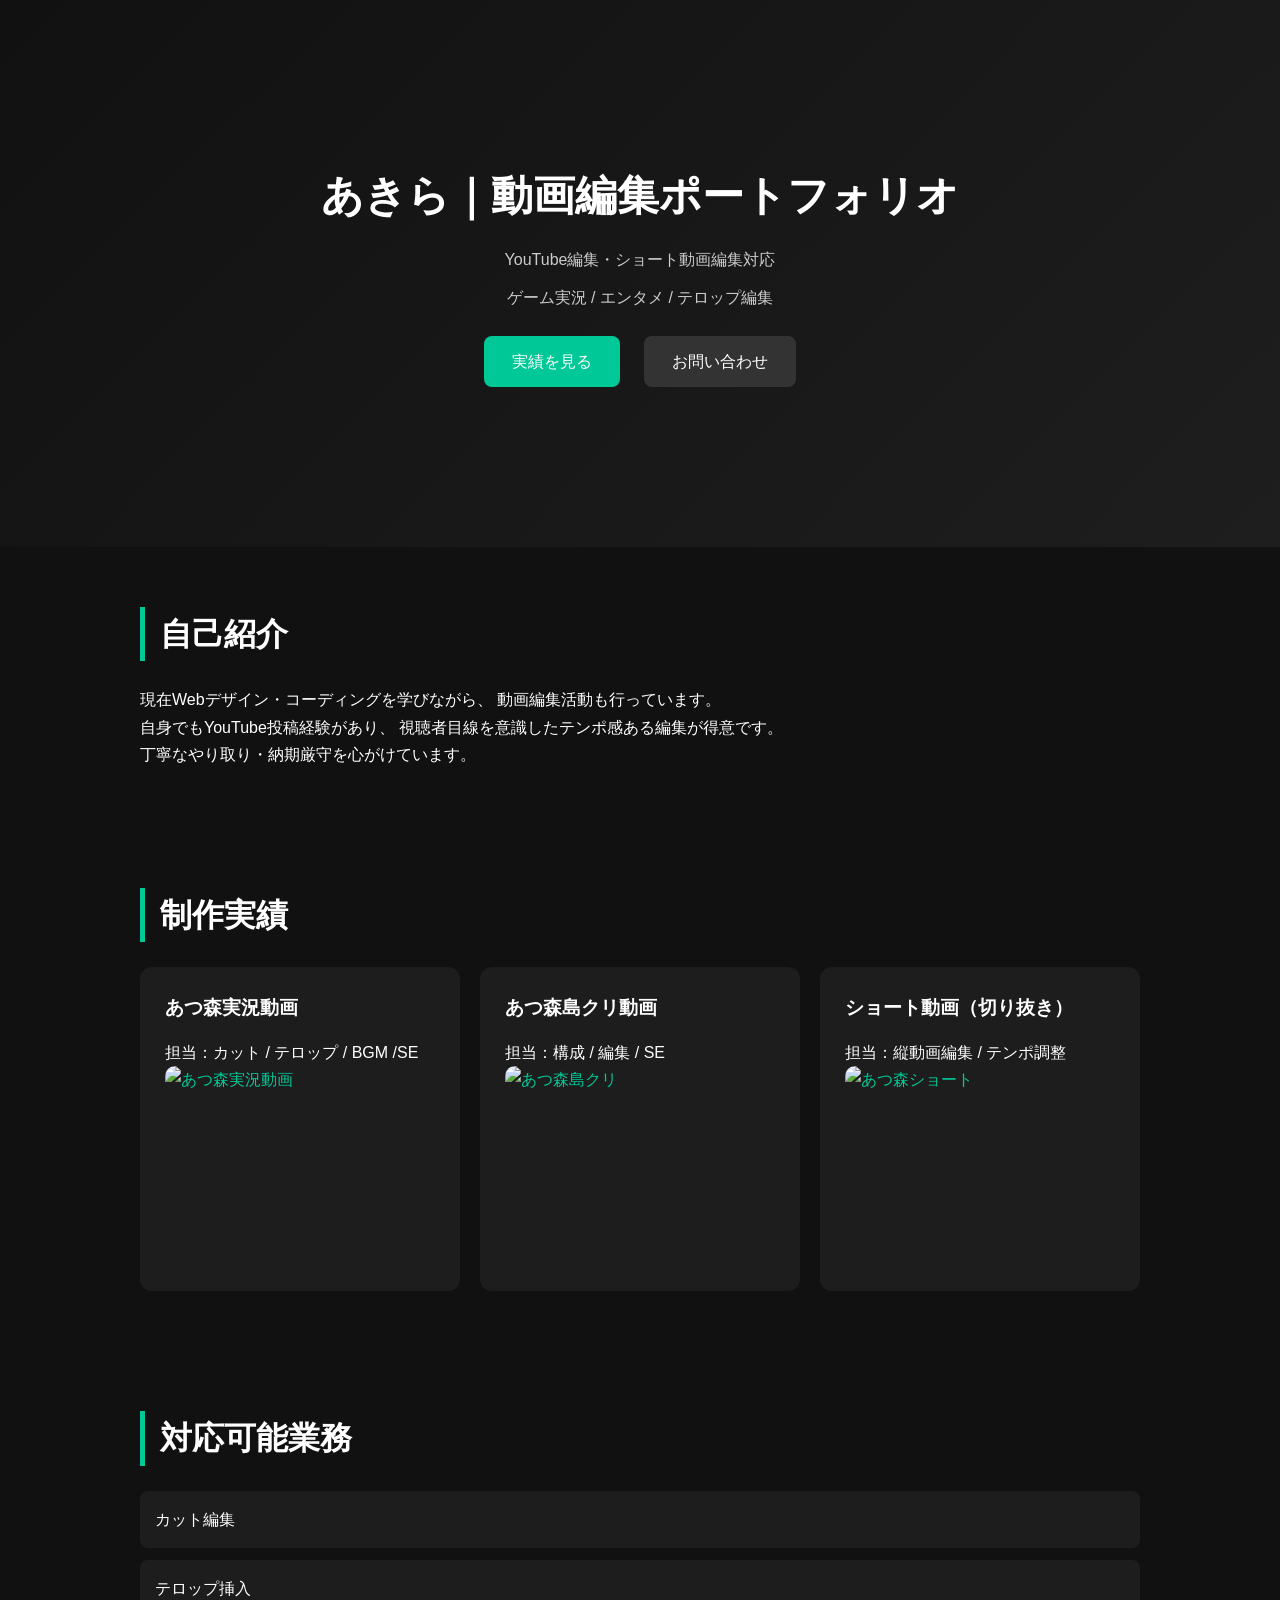
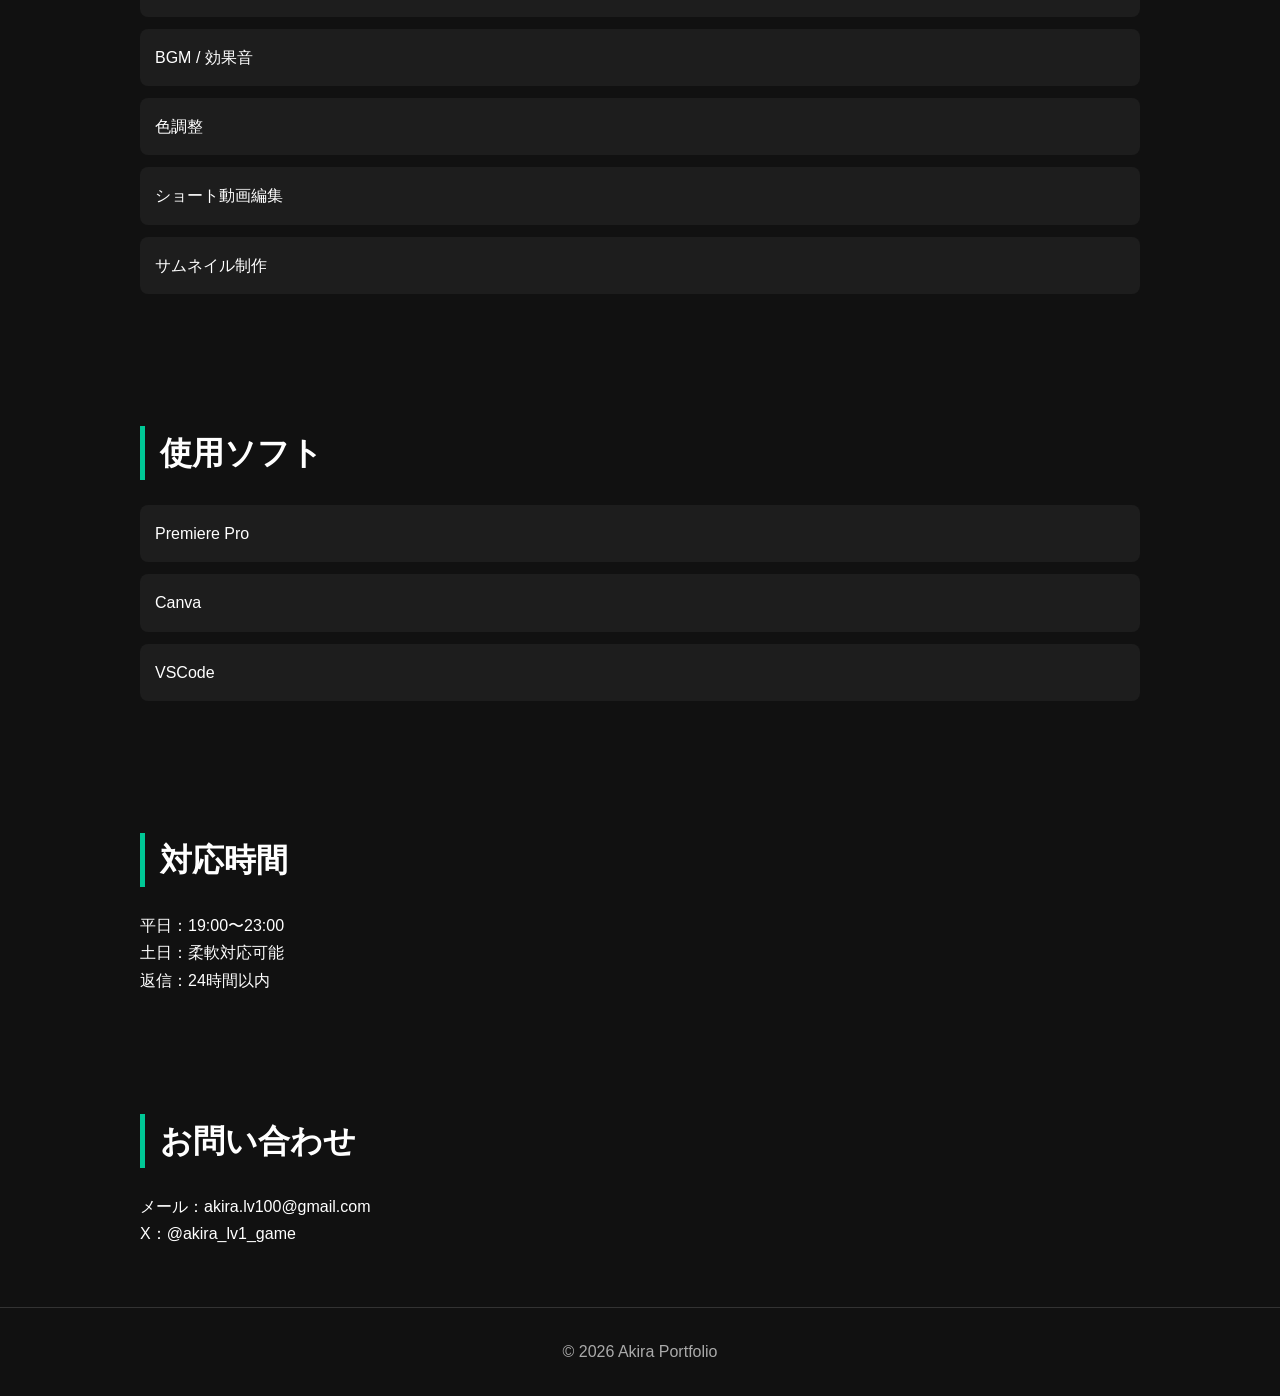
==== index.html @ e6e86129 "Rename ポートフォリオ.html to index.html" ====
<!-- index.html -->
<!DOCTYPE html>
<html lang="ja">

<head>
  <meta charset="UTF-8">
  <meta name="viewport" content="width=device-width, initial-scale=1.0">
  <title>あきら｜動画編集ポートフォリオ</title>
  <link rel="stylesheet" href="ポートフォリオ.css">
</head>

<body>

  <header>
    <div class="container">
      <h1>あきら｜動画編集ポートフォリオ</h1>
      <p>YouTube編集・ショート動画編集対応</p>
      <p>ゲーム実況 / エンタメ / テロップ編集</p>

      <a href="#works" class="btn">実績を見る</a>
      <a href="#contact" class="btn sub">お問い合わせ</a>
    </div>
  </header>

  <main>

    <section id="about" class="container">
      <h2>自己紹介</h2>
      <p>
        現在Webデザイン・コーディングを学びながら、
        動画編集活動も行っています。<br>
        自身でもYouTube投稿経験があり、
        視聴者目線を意識したテンポ感ある編集が得意です。<br>
        丁寧なやり取り・納期厳守を心がけています。
      </p>
    </section>

    <section id="works" class="container">
      <h2>制作実績</h2>

      <div class="card-wrap">

        <div class="card">
          <h3>あつ森実況動画</h3>
          <p>担当：カット / テロップ / BGM /SE</p>
          <a href="https://youtu.be/wz6p2jqT2tg" target="_blank"><img src="誰 - 2.PNG" alt="あつ森実況動画"></a>
        </div>

        <div class="card">
          <h3>あつ森島クリ動画</h3>
          <p>担当：構成 / 編集 / SE</p>
          <a href="https://youtu.be/4vhDbKf4iNk" target="_blank" rel="noopener noreferrer">
            <img src="入口づくり.PNG" alt="あつ森島クリ">
          </a>
        </div>

        <div class="card">
          <h3>ショート動画（切り抜き）</h3>
          <p>担当：縦動画編集 / テンポ調整</p>
          <a href="https://youtube.com/shorts/abd1WYVKItk" target="_blank" rel="noopener noreferrer"><img
              src="IMG_2500.PNG" alt="あつ森ショート"></a>
        </div>

      </div>
    </section>

    <section id="skill" class="container">
      <h2>対応可能業務</h2>

      <ul>
        <li>カット編集</li>
        <li>テロップ挿入</li>
        <li>BGM / 効果音</li>
        <li>色調整</li>
        <li>ショート動画編集</li>
        <li>サムネイル制作</li>
      </ul>
    </section>

    <section id="tool" class="container">
      <h2>使用ソフト</h2>

      <ul>
        <li>Premiere Pro</li>
        <li>Canva</li>
        <li>VSCode</li>
      </ul>
    </section>

    <section id="time" class="container">
      <h2>対応時間</h2>

      <p>
        平日：19:00〜23:00<br>
        土日：柔軟対応可能<br>
        返信：24時間以内
      </p>
    </section>

    <section id="contact" class="container">
      <h2>お問い合わせ</h2>

      <p>メール：akira.lv100@gmail.com</p>
      <p>X：@akira_lv1_game</p>
    </section>

  </main>

  <footer>
    <p>&copy; 2026 Akira Portfolio</p>
  </footer>

</body>

</html>
---- ポートフォリオ.css ----
/* style.css */

* {
  margin: 0;
  padding: 0;
  box-sizing: border-box;
}

body {
  font-family: sans-serif;
  line-height: 1.7;
  background: #111;
  color: #fff;
}

.container {
  width: 90%;
  max-width: 1000px;
  margin: auto;
  padding: 60px 0;
}

header {
  text-align: center;
  padding: 100px 20px;
  background: linear-gradient(135deg, #111, #1e1e1e);
}

header h1 {
  font-size: 42px;
  margin-bottom: 15px;
}

header p {
  margin-bottom: 10px;
  color: #ccc;
}

.btn {
  display: inline-block;
  margin: 15px 10px 0;
  padding: 12px 28px;
  background: #00c896;
  color: #fff;
  text-decoration: none;
  border-radius: 8px;
}

.btn.sub {
  background: #333;
}

section h2 {
  font-size: 32px;
  margin-bottom: 25px;
  border-left: 5px solid #00c896;
  padding-left: 15px;
}

.card-wrap {
  display: flex;
  gap: 20px;
  flex-wrap: wrap;
}

.card {
  background: #1d1d1d;
  padding: 25px;
  border-radius: 12px;
  flex: 1;
  min-width: 280px;
}

.card1 {
  background: #1d1d1d;
  padding: 25px;
  border-radius: 12px;
  flex: 1;
  min-width: 280px;
}


.card img {
  width: 100%;
  height: 200px;
  object-fit: cover;
  display: block;
  border-radius: 10px;
}

.card1 img {
  width: 100%;
  height: 200px;
  object-fit: cover;
  display: block;
  border-radius: 10px;
}

.shortcard img {
  width: 85%;
  height: 358px;
  object-fit: cover;

}

.card h3 {
  margin-bottom: 15px;
}

.card a {
  color: #00c896;
  text-decoration: none;
}

ul {
  list-style: none;
}

ul li {
  background: #1d1d1d;
  margin-bottom: 12px;
  padding: 15px;
  border-radius: 8px;
}

footer {
  text-align: center;
  padding: 30px;
  color: #aaa;
  border-top: 1px solid #333;
}

@media(max-width:768px) {

  header h1 {
    font-size: 30px;
  }

  section h2 {
    font-size: 26px;
  }

}
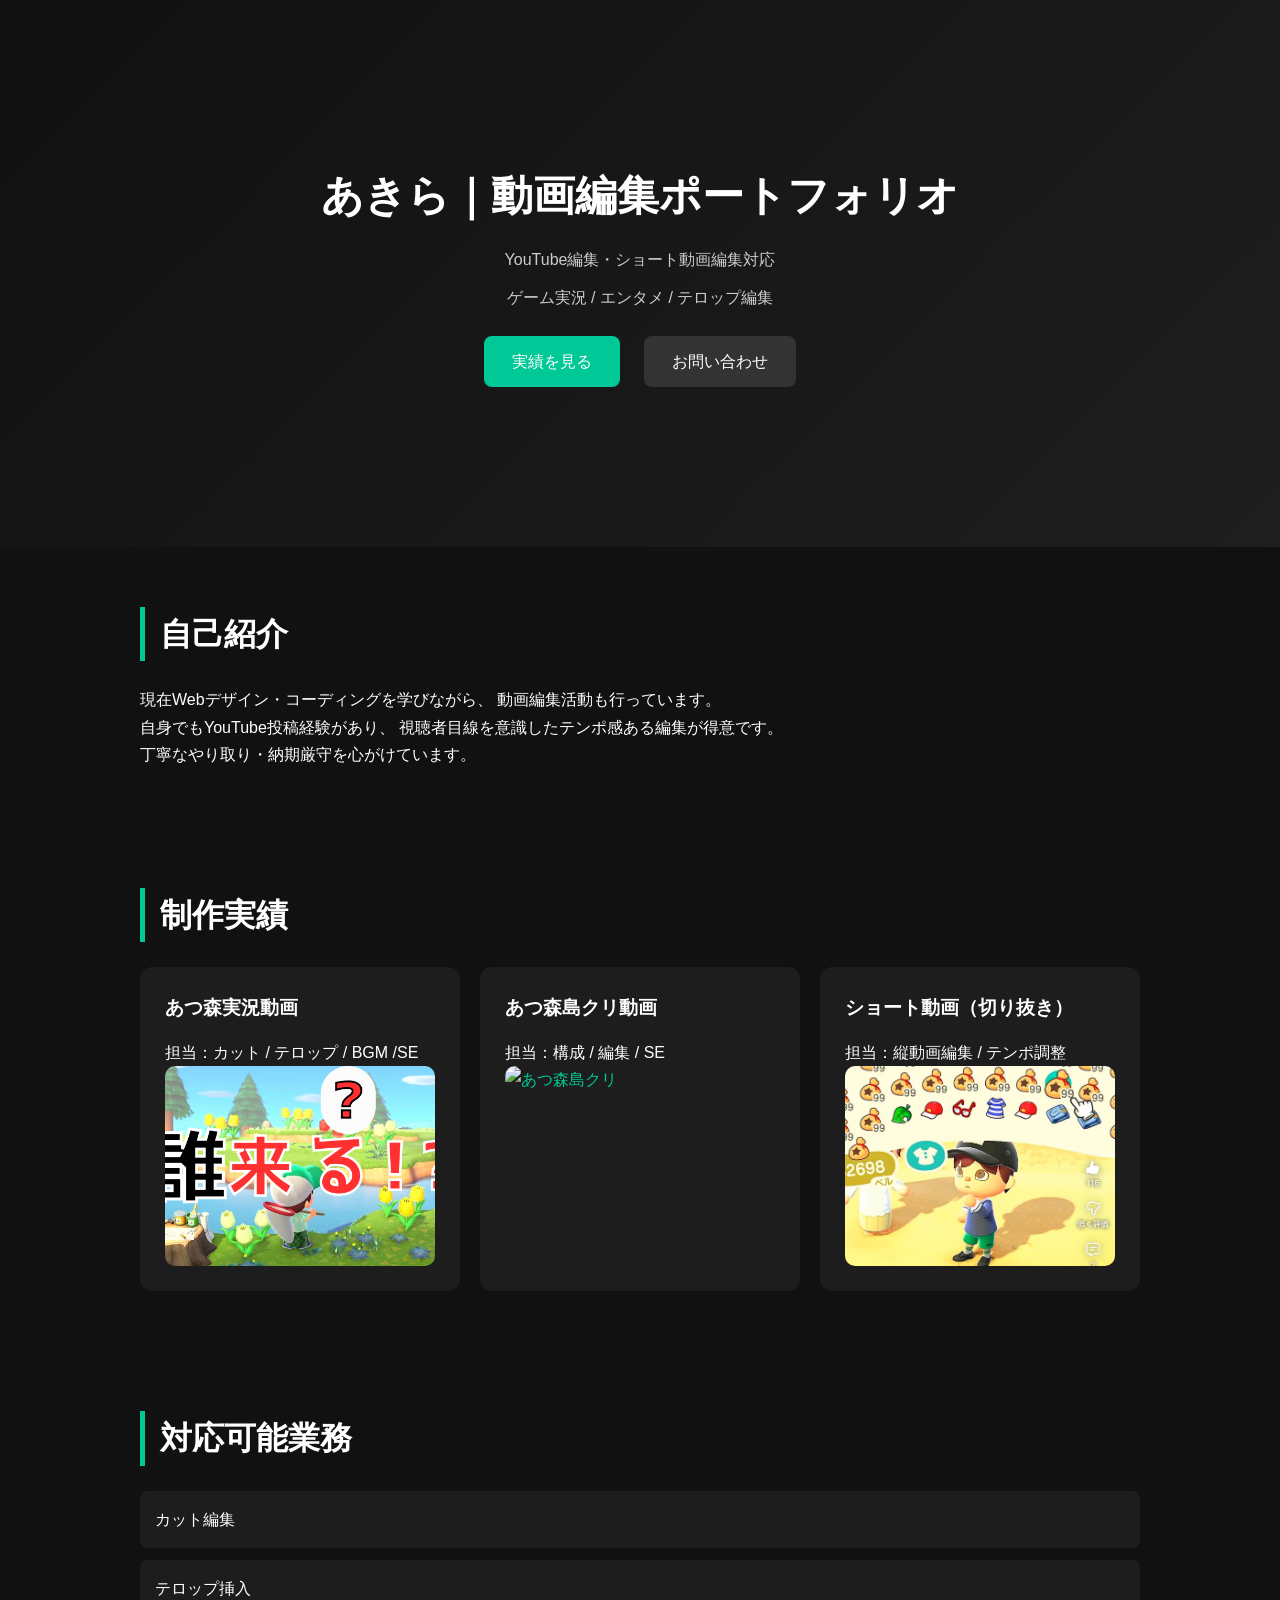
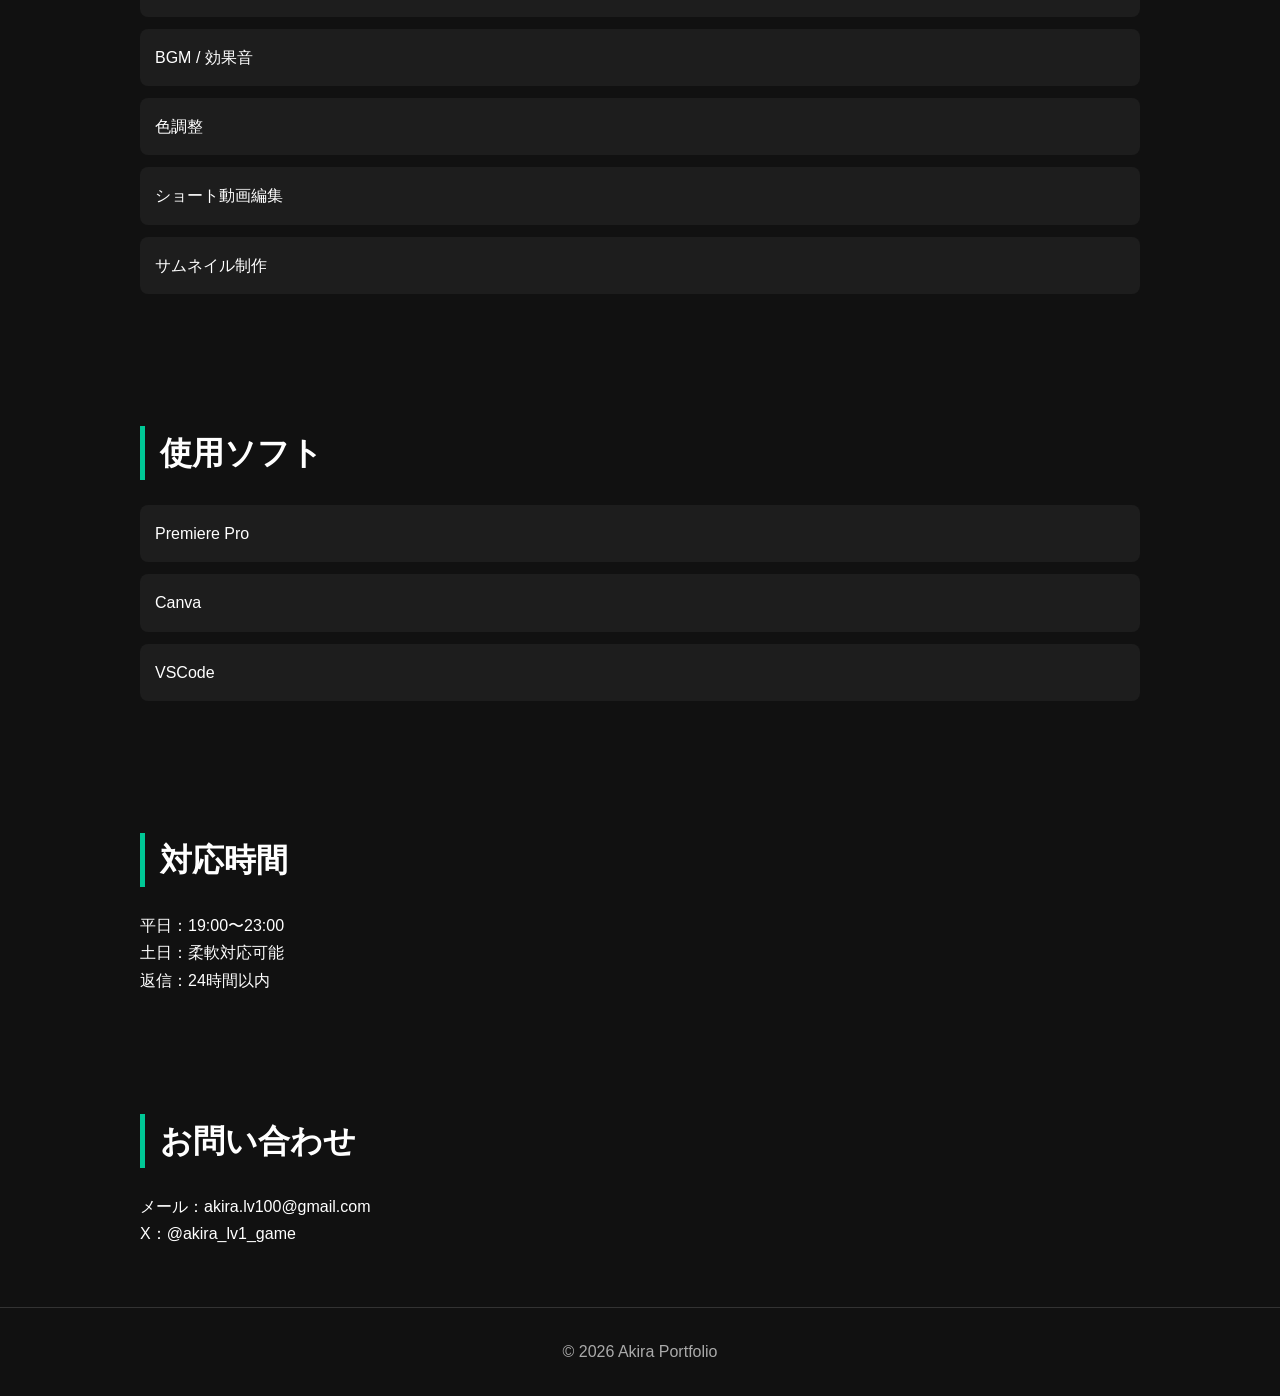
==== commit eb38c797: "Update index.html" ====
--- a/index.html
+++ b/index.html
@@ -43,14 +43,14 @@
         <div class="card">
           <h3>あつ森実況動画</h3>
           <p>担当：カット / テロップ / BGM /SE</p>
-          <a href="https://youtu.be/wz6p2jqT2tg" target="_blank"><img src="誰 - 2.PNG" alt="あつ森実況動画"></a>
+          <a href="https://youtu.be/wz6p2jqT2tg" target="_blank"><img src="使用画像/誰 - 2.PNG" alt="あつ森実況動画"></a>
         </div>
 
         <div class="card">
           <h3>あつ森島クリ動画</h3>
           <p>担当：構成 / 編集 / SE</p>
           <a href="https://youtu.be/4vhDbKf4iNk" target="_blank" rel="noopener noreferrer">
-            <img src="入口づくり.PNG" alt="あつ森島クリ">
+            <img src="使用画像/入口づくり.PNG" alt="あつ森島クリ">
           </a>
         </div>
 
@@ -58,7 +58,7 @@
           <h3>ショート動画（切り抜き）</h3>
           <p>担当：縦動画編集 / テンポ調整</p>
           <a href="https://youtube.com/shorts/abd1WYVKItk" target="_blank" rel="noopener noreferrer"><img
-              src="IMG_2500.PNG" alt="あつ森ショート"></a>
+              src="使用画像/IMG_2501.PNG" alt="あつ森ショート"></a>
         </div>
 
       </div>
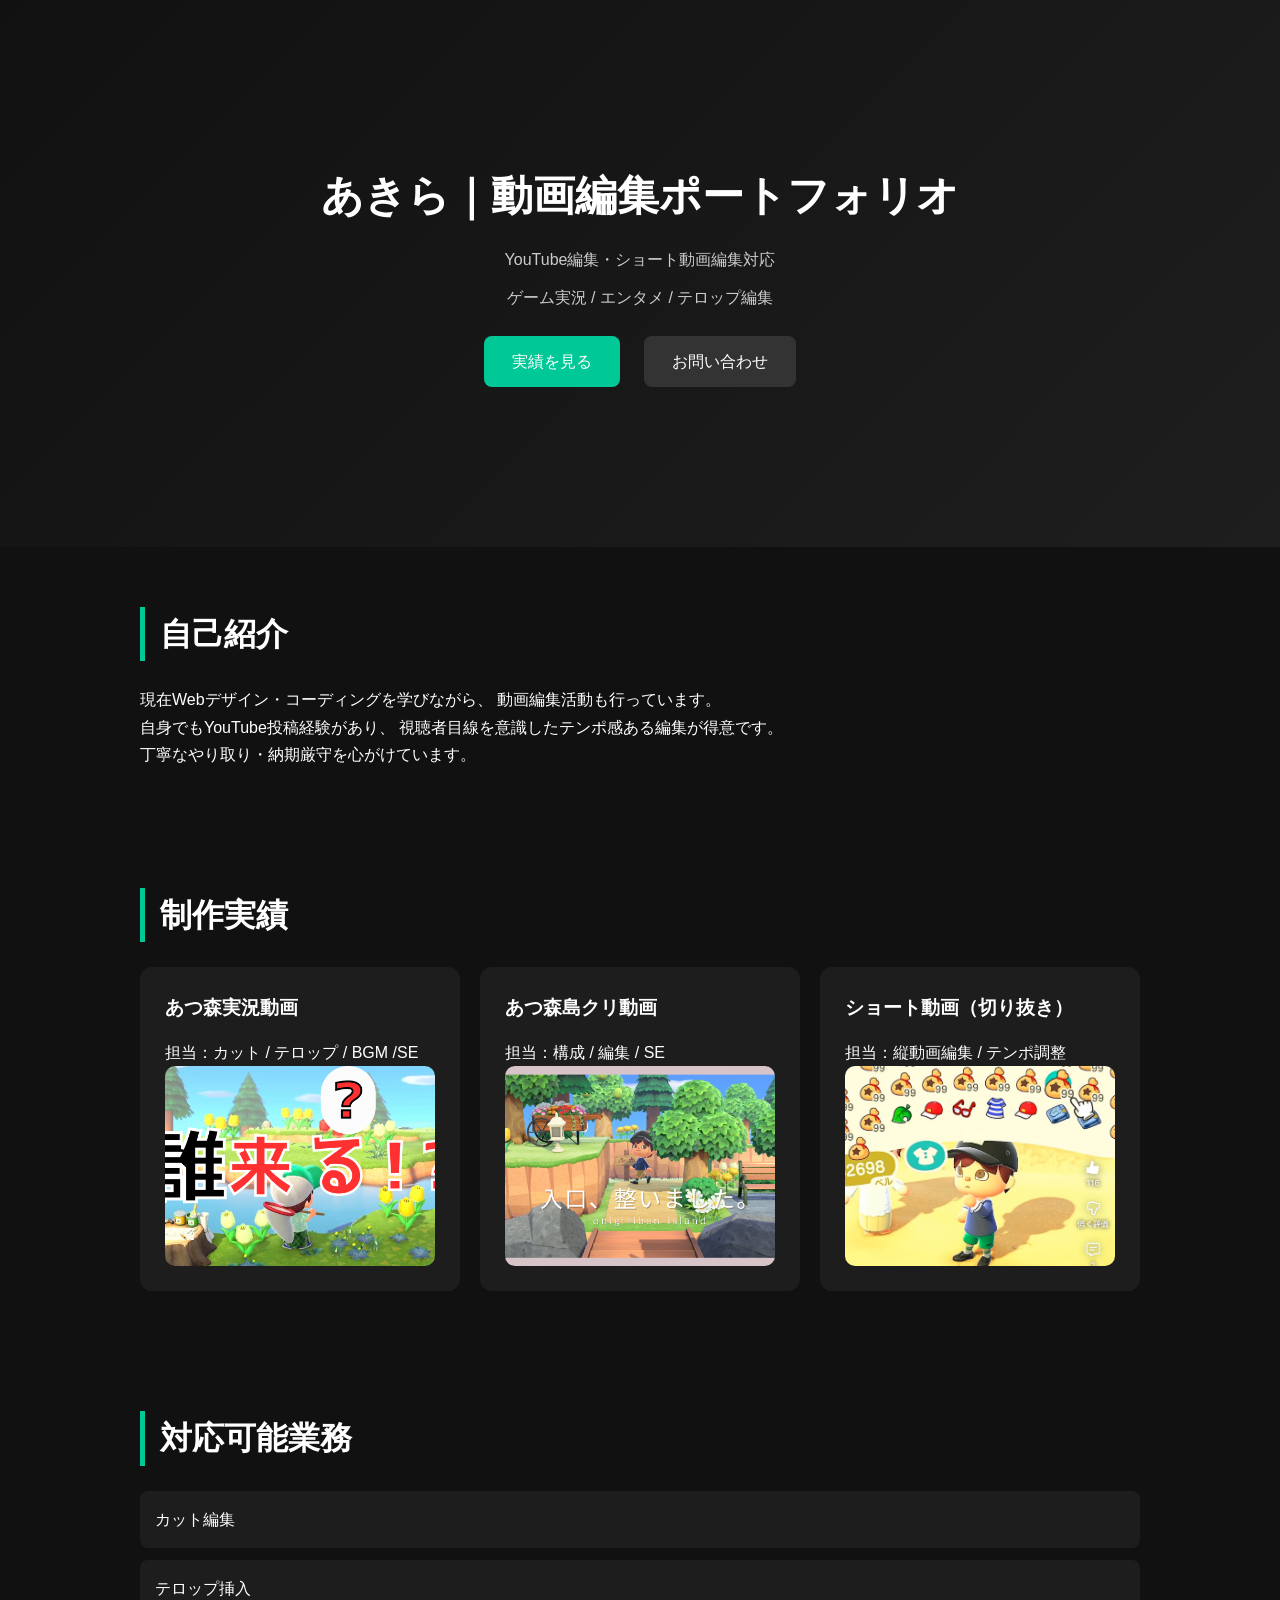
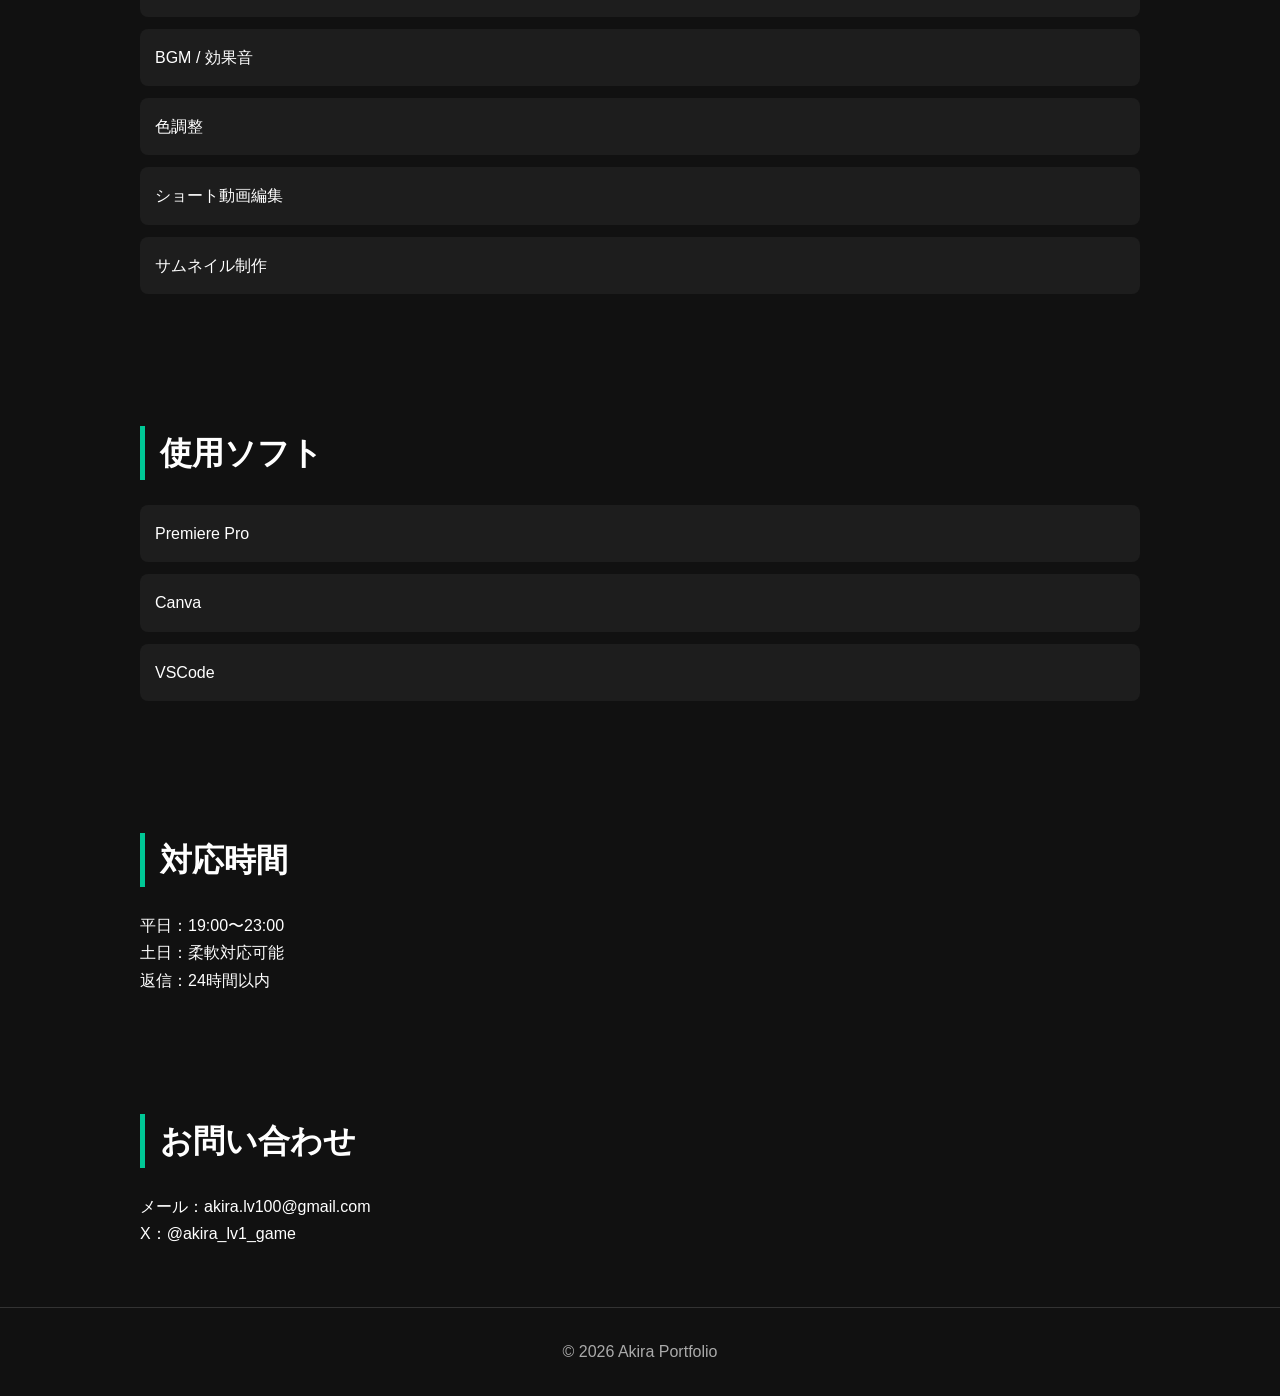
==== commit 114a973f: "Update index.html" ====
--- a/index.html
+++ b/index.html
@@ -50,7 +50,7 @@
           <h3>あつ森島クリ動画</h3>
           <p>担当：構成 / 編集 / SE</p>
           <a href="https://youtu.be/4vhDbKf4iNk" target="_blank" rel="noopener noreferrer">
-            <img src="使用画像/入口づくり.PNG" alt="あつ森島クリ">
+            <img src="iriguti.PNG" alt="あつ森島クリ">
           </a>
         </div>
 
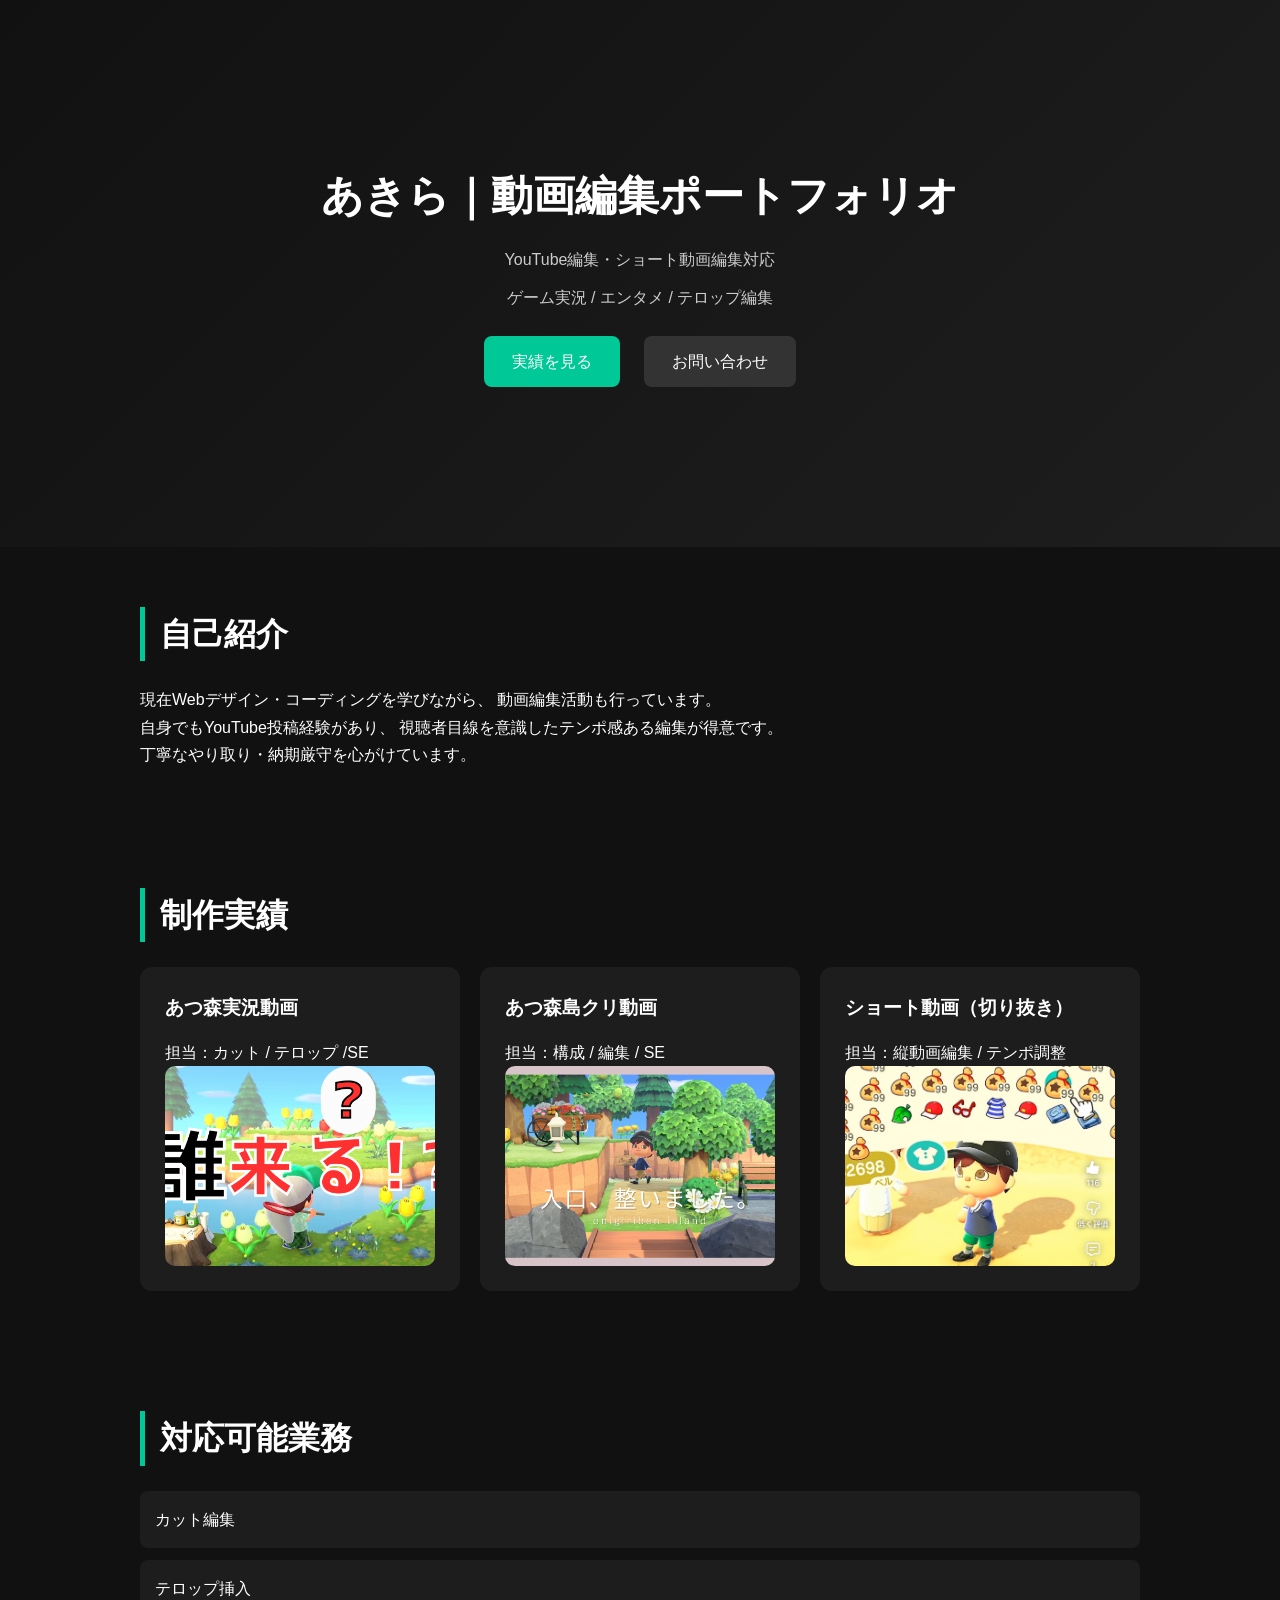
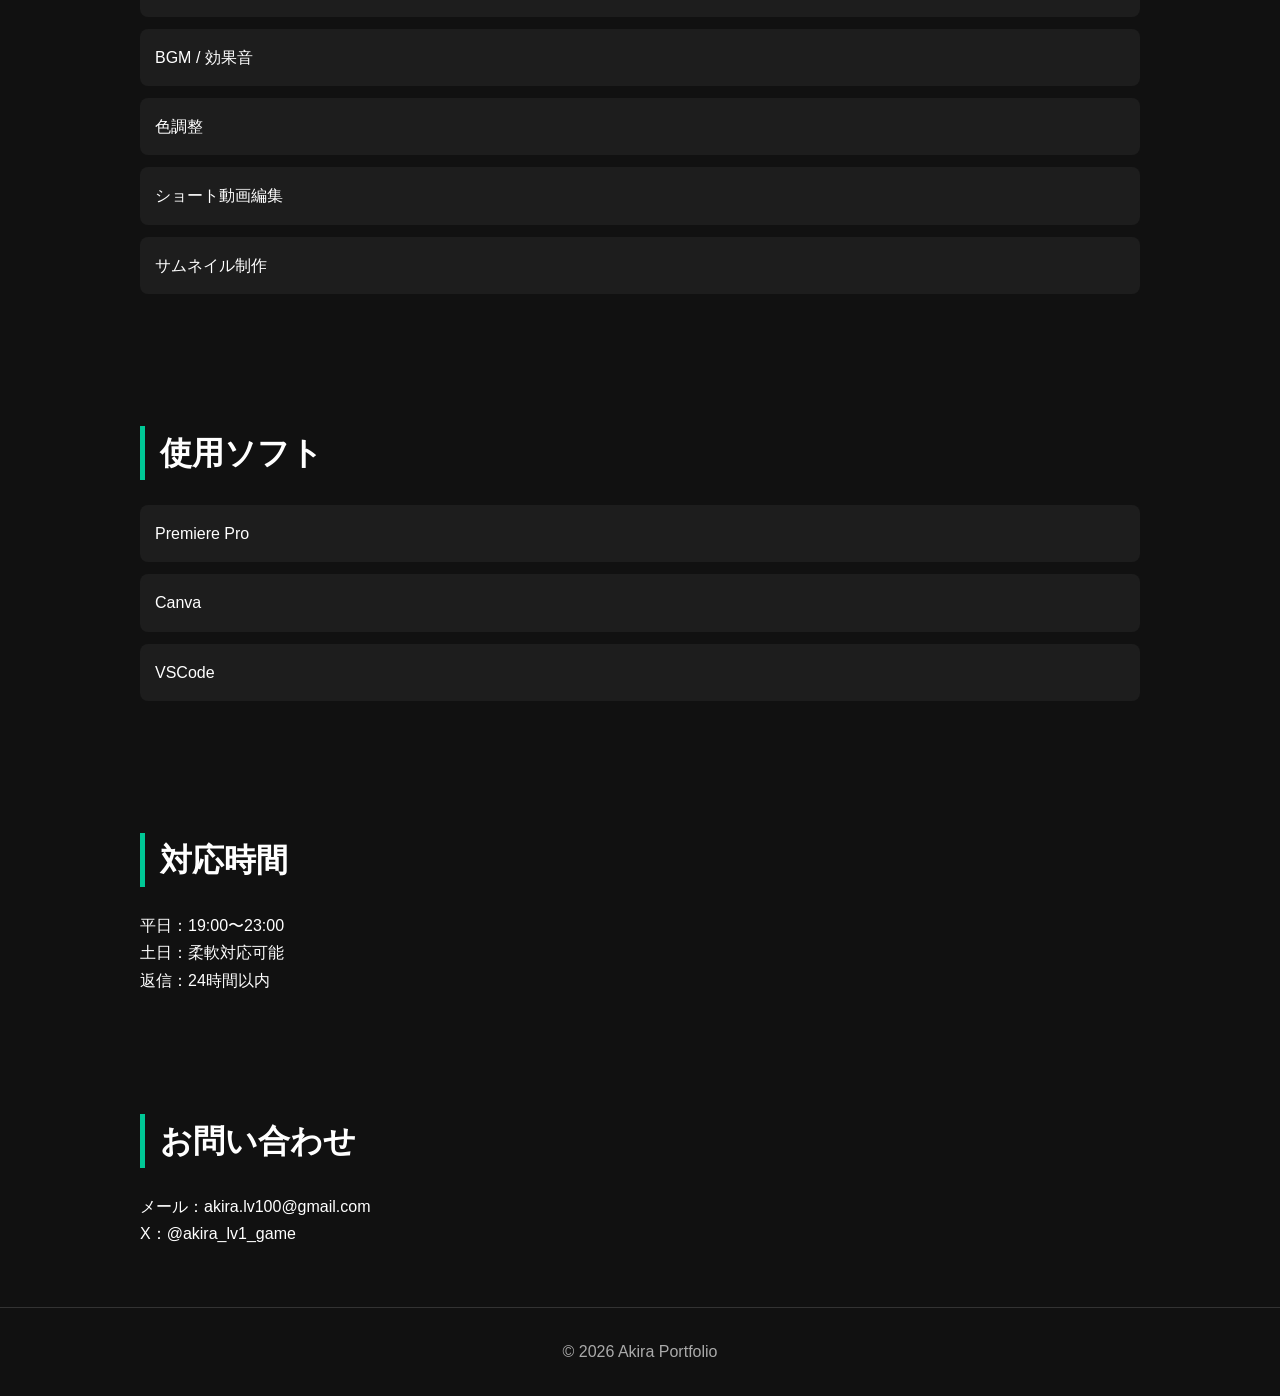
==== commit daafc83b: "Update index.html" ====
--- a/index.html
+++ b/index.html
@@ -42,7 +42,7 @@
 
         <div class="card">
           <h3>あつ森実況動画</h3>
-          <p>担当：カット / テロップ / BGM /SE</p>
+          <p>担当：カット / テロップ /SE</p>
           <a href="https://youtu.be/wz6p2jqT2tg" target="_blank"><img src="使用画像/誰 - 2.PNG" alt="あつ森実況動画"></a>
         </div>
 
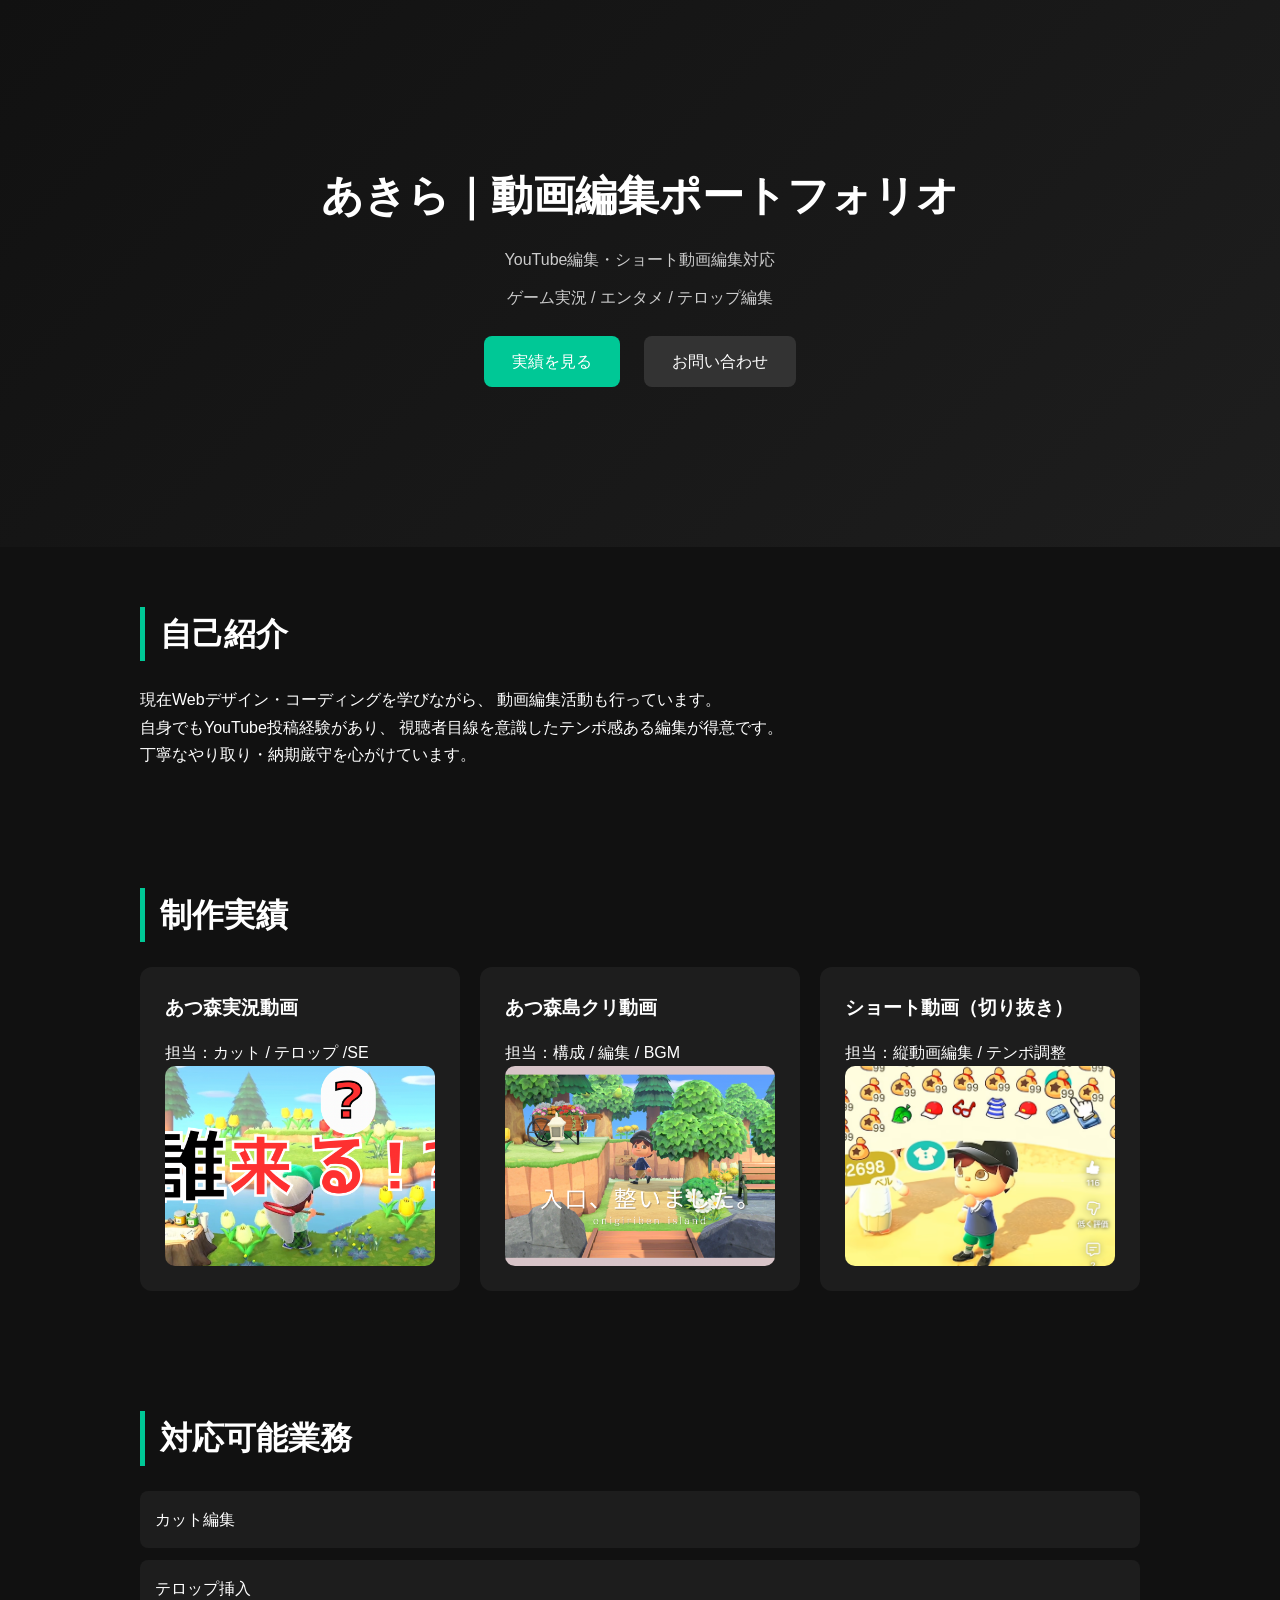
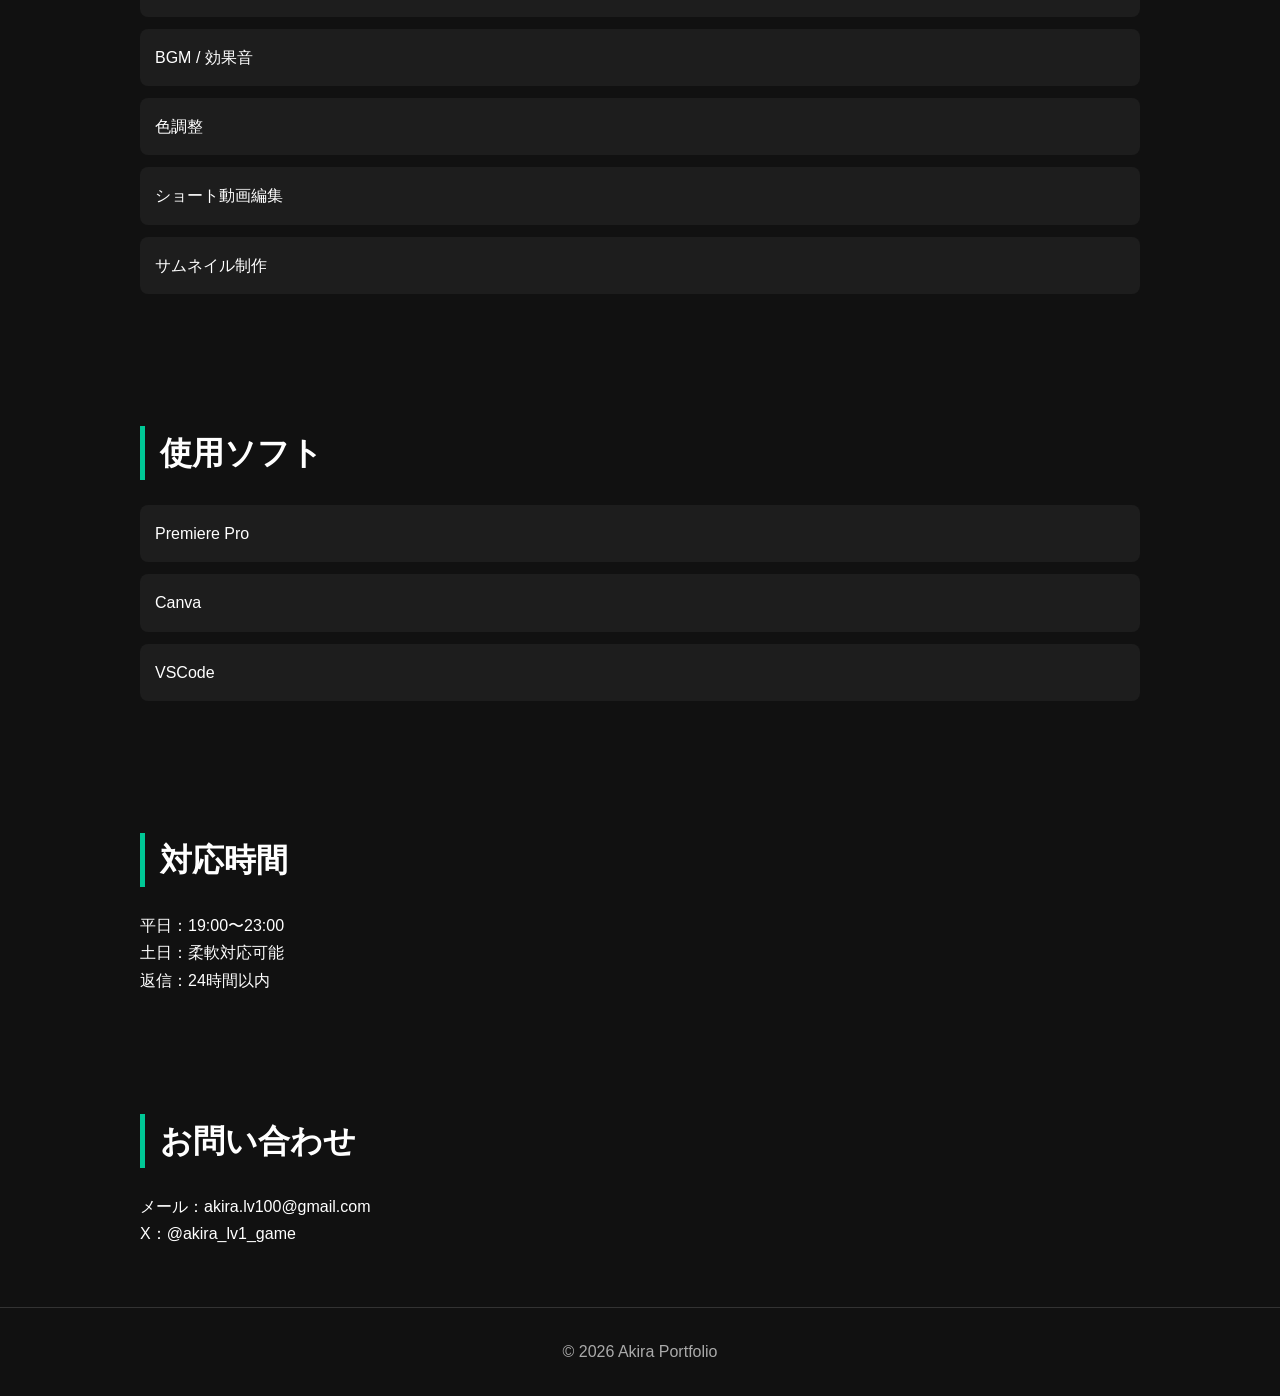
==== commit bc56e4c4: "Update index.html" ====
--- a/index.html
+++ b/index.html
@@ -48,7 +48,7 @@
 
         <div class="card">
           <h3>あつ森島クリ動画</h3>
-          <p>担当：構成 / 編集 / SE</p>
+          <p>担当：構成 / 編集 / BGM</p>
           <a href="https://youtu.be/4vhDbKf4iNk" target="_blank" rel="noopener noreferrer">
             <img src="iriguti.PNG" alt="あつ森島クリ">
           </a>
